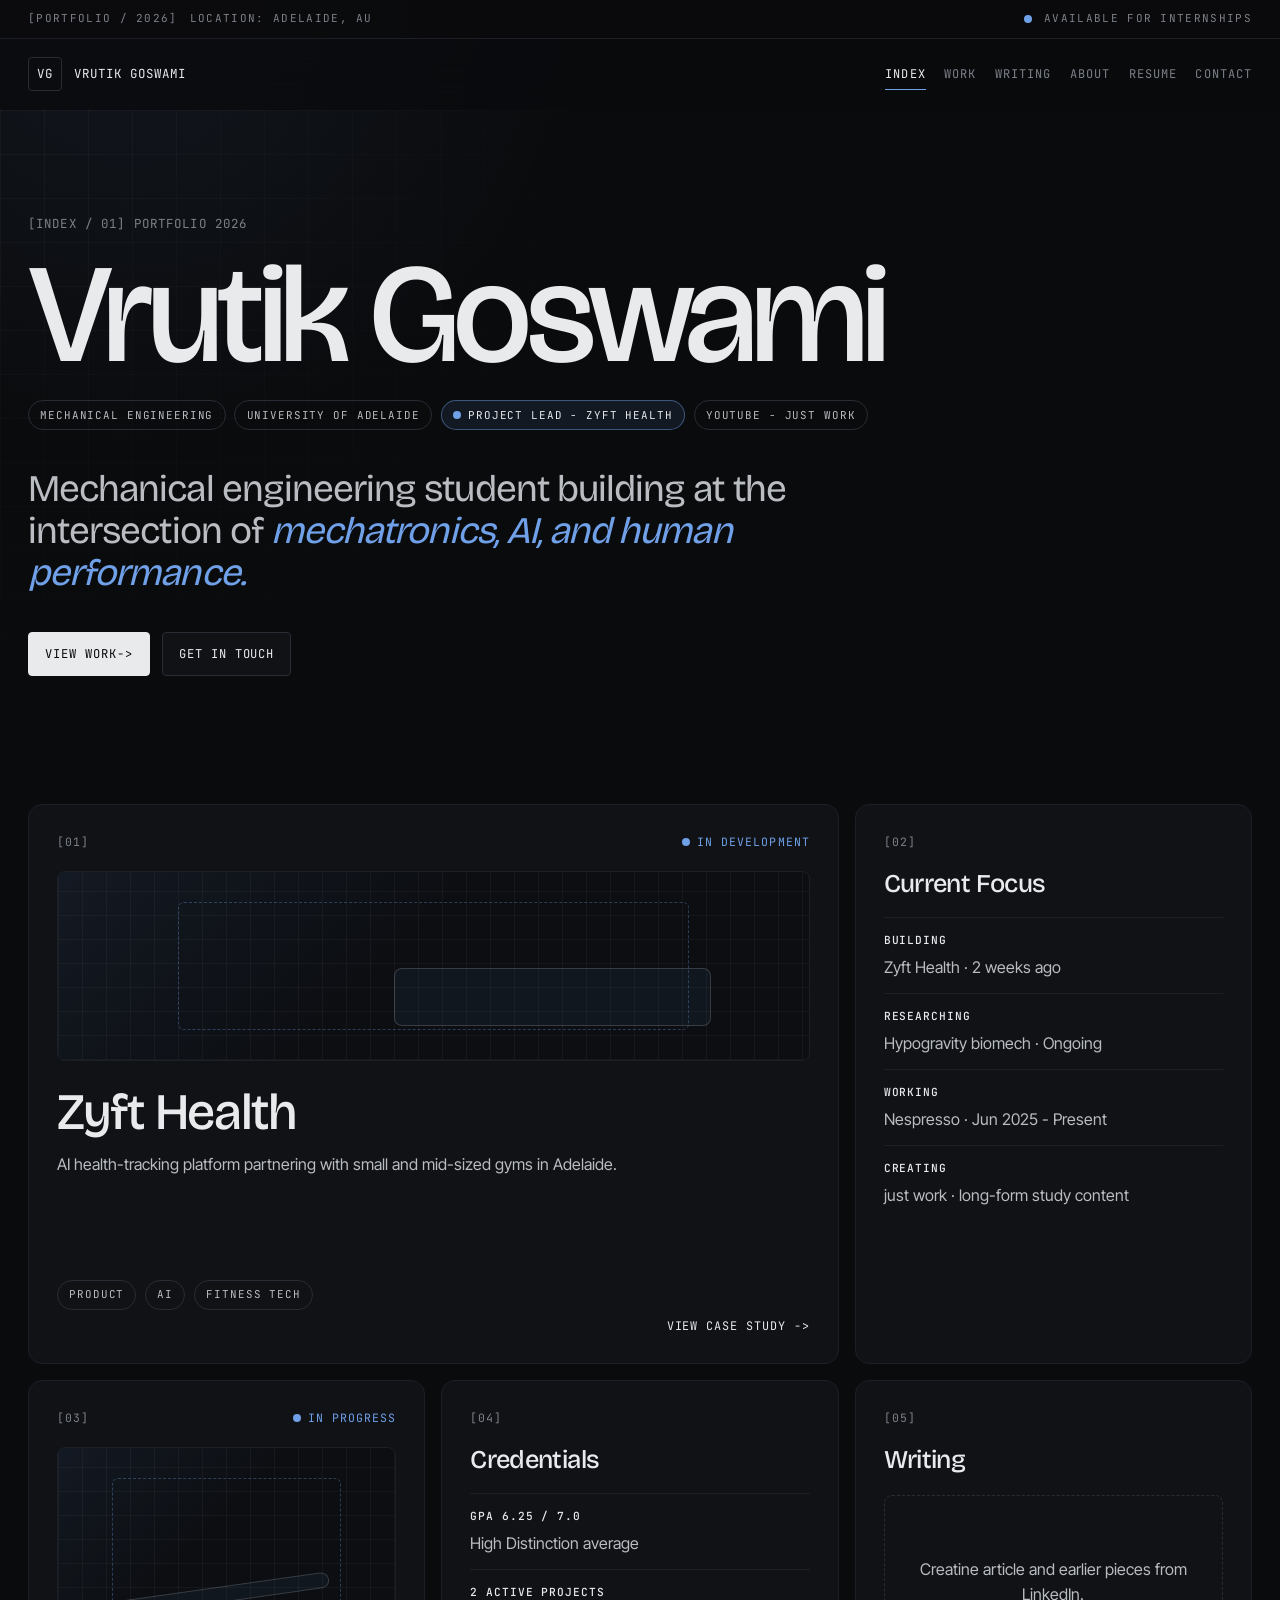
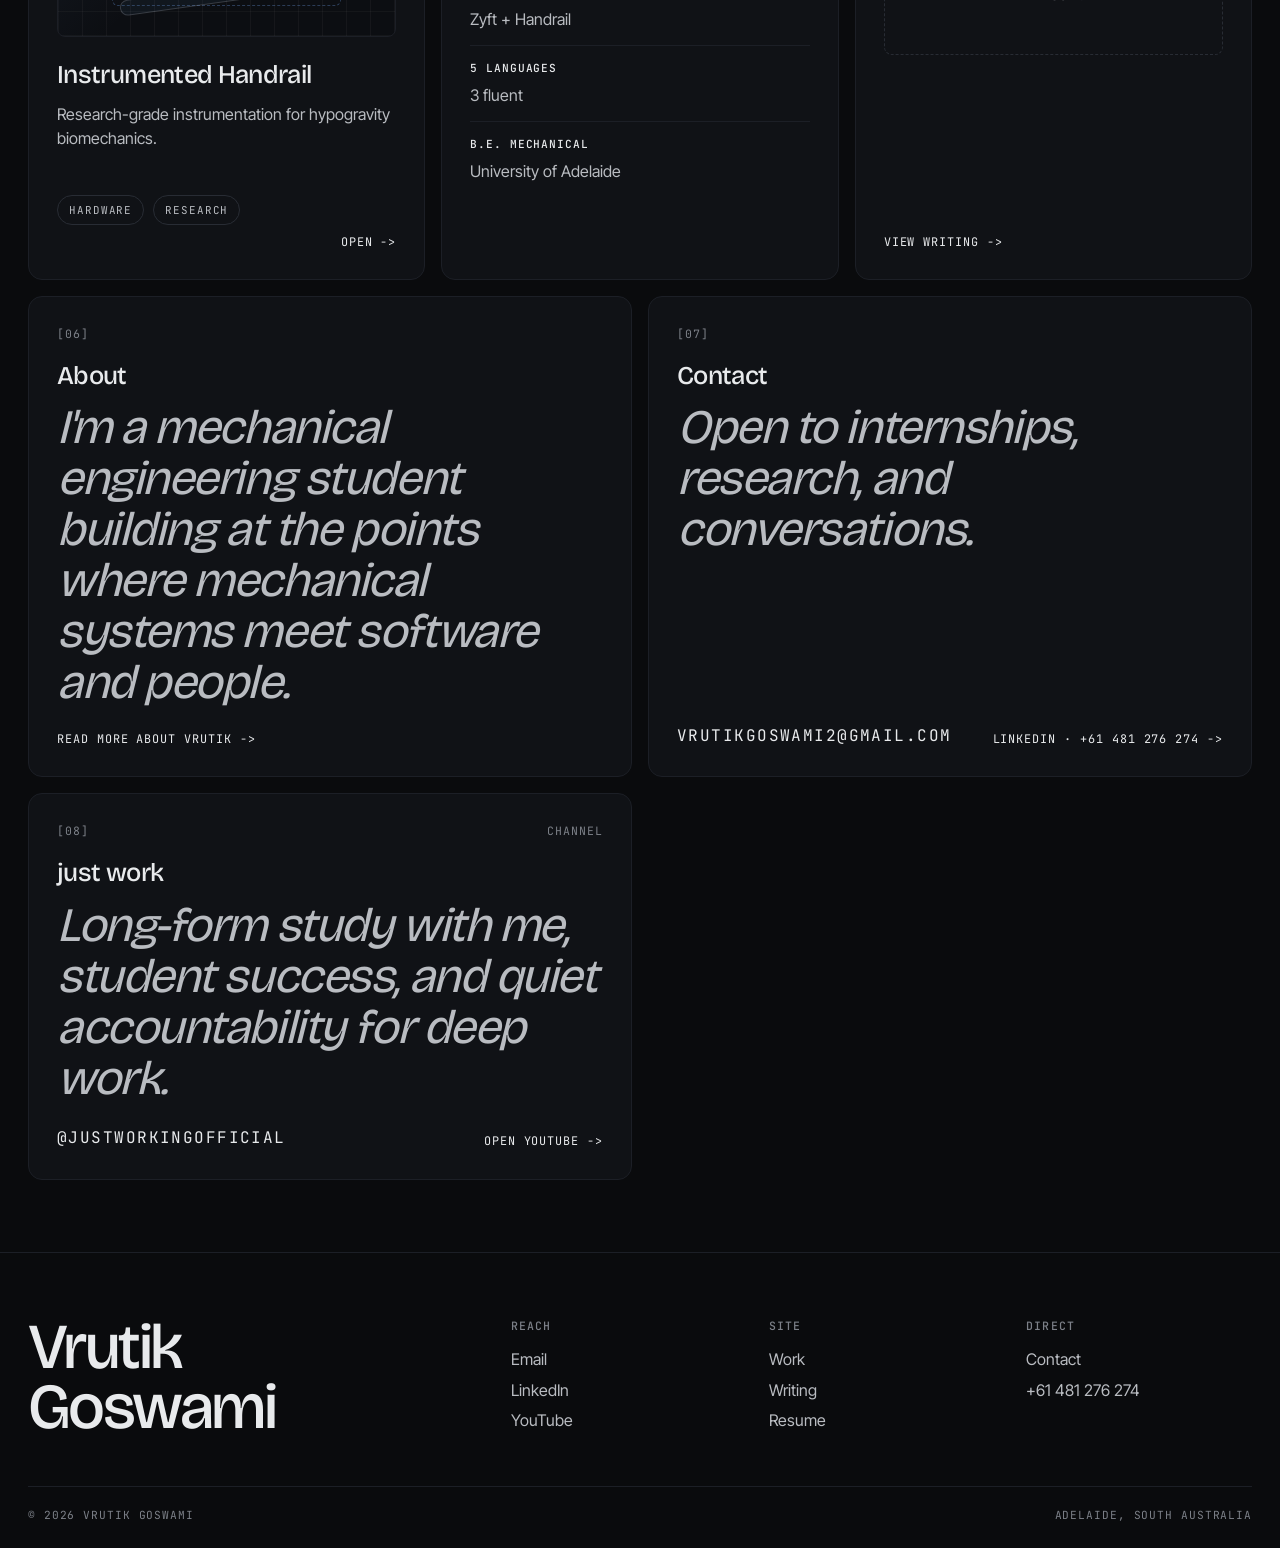
==== index.html @ ba820db0 "Publish portfolio website" ====
<!DOCTYPE html>
<html lang="en">
<head>
  <meta charset="utf-8">
  <meta name="viewport" content="width=device-width, initial-scale=1">
  <title>Vrutik Goswami &mdash; Mechanical Engineering, AI Product, Biomechanics</title>
  <meta name="description" content="Vrutik Goswami is a mechanical engineering student building across mechatronics, AI product, biomechanics research, and human performance.">
  <meta name="theme-color" content="#0A0B0D">
  <meta property="og:title" content="Vrutik Goswami &mdash; Mechanical Engineering, AI Product, Biomechanics">
  <meta property="og:description" content="A tile-grid command center for Vrutik Goswami's engineering, product, research, writing, and contact details.">
  <meta property="og:type" content="website">
  <meta property="og:url" content="https://vrutikgoswami.github.io/">
  <link rel="preconnect" href="https://fonts.googleapis.com">
  <link rel="preconnect" href="https://fonts.gstatic.com" crossorigin>
  <link href="https://fonts.googleapis.com/css2?family=Bricolage+Grotesque:wght@400;500;600&family=Inter+Tight:wght@400;500;600&family=JetBrains+Mono:wght@400;500&display=swap" rel="stylesheet">
  <link rel="stylesheet" href="assets/css/styles.css">
  <script type="application/ld+json">
  {
    "@context": "https://schema.org",
    "@type": "Person",
    "name": "Vrutik Goswami",
    "email": "mailto:vrutikgoswami2@gmail.com",
    "telephone": "+61 481 276 274",
    "address": {
      "@type": "PostalAddress",
      "addressLocality": "Adelaide",
      "addressRegion": "South Australia",
      "addressCountry": "AU"
    },
    "url": "https://vrutikgoswami.github.io/",
    "sameAs": [
      "https://www.linkedin.com/in/vrutik-goswami-198703352/",
      "https://www.youtube.com/@justworkingofficial"
    ],
    "affiliation": {
      "@type": "CollegeOrUniversity",
      "name": "University of Adelaide"
    }
  }
  </script>
</head>
<body>
  <div class="site-status">
    <div class="container status-inner">
      <div class="status-left">
        <span>[PORTFOLIO / 2026]</span>
        <span>LOCATION: ADELAIDE, AU</span>
      </div>
      <div class="status-right">
        <span class="status-dot" aria-hidden="true"></span>
        <span>AVAILABLE FOR INTERNSHIPS</span>
      </div>
    </div>
  </div>

  <header class="site-header" data-header>
    <nav class="container nav" aria-label="Primary navigation">
      <a class="brand" href="index.html" aria-label="Vrutik Goswami home">
        <span class="brand-mark">VG</span>
        <span>Vrutik Goswami</span>
      </a>
      <button class="nav-toggle" type="button" data-nav-toggle aria-label="Toggle navigation" aria-expanded="false"><span></span></button>
      <div class="nav-links">
        <a href="index.html" aria-current="page">Index</a>
        <a href="projects.html">Work</a>
        <a href="writing.html">Writing</a>
        <a href="about.html">About</a>
        <a href="resume.html">Resume</a>
        <a href="contact.html">Contact</a>
      </div>
    </nav>
  </header>

  <main>
    <section class="hero">
      <div class="container">
        <p class="eyebrow">[INDEX / 01] PORTFOLIO 2026</p>
        <h1 class="hero-title">Vrutik Goswami</h1>
        <div class="tag-row" aria-label="Identity tags">
          <span class="tag-pill">Mechanical Engineering</span>
          <span class="tag-pill">University of Adelaide</span>
          <span class="tag-pill accented"><span class="status-dot" aria-hidden="true"></span> Project Lead - Zyft Health</span>
          <span class="tag-pill">YouTube - just work</span>
        </div>
        <p class="hero-copy">Mechanical engineering student building at the intersection of <em>mechatronics, AI, and human performance.</em></p>
        <div class="button-row">
          <a class="button button-primary" href="projects.html">View Work <span class="arrow">-&gt;</span></a>
          <a class="button" href="contact.html">Get in Touch</a>
        </div>
      </div>
    </section>

    <section class="section-tight">
      <div class="container tile-grid">
        <a class="tile tile-large reveal" href="zyft-health.html">
          <div class="tile-top">
            <span class="tile-index">[01]</span>
            <span class="tile-meta live"><span class="status-dot" aria-hidden="true"></span> IN DEVELOPMENT</span>
          </div>
          <div class="visual" aria-hidden="true"></div>
          <h2>Zyft Health</h2>
          <p>AI health-tracking platform partnering with small and mid-sized gyms in Adelaide.</p>
          <div class="tile-footer">
            <div class="tag-row">
              <span class="tag-pill">Product</span>
              <span class="tag-pill">AI</span>
              <span class="tag-pill">Fitness Tech</span>
            </div>
            <span class="arrow-link">View case study <span class="arrow">-&gt;</span></span>
          </div>
        </a>

        <article class="tile tile-small reveal">
          <div class="tile-top">
            <span class="tile-index">[02]</span>
          </div>
          <h3>Current Focus</h3>
          <ul class="focus-list">
            <li><strong>Building</strong><span>Zyft Health &middot; 2 weeks ago</span></li>
            <li><strong>Researching</strong><span>Hypogravity biomech &middot; Ongoing</span></li>
            <li><strong>Working</strong><span>Nespresso &middot; Jun 2025 - Present</span></li>
            <li><strong>Creating</strong><span>just work &middot; long-form study content</span></li>
          </ul>
        </article>

        <a class="tile tile-small reveal" href="handrail.html">
          <div class="tile-top">
            <span class="tile-index">[03]</span>
            <span class="tile-meta progress"><span class="status-dot" aria-hidden="true"></span> IN PROGRESS</span>
          </div>
          <div class="visual visual-handrail" aria-hidden="true"></div>
          <h3>Instrumented Handrail</h3>
          <p>Research-grade instrumentation for hypogravity biomechanics.</p>
          <div class="tile-footer">
            <div class="tag-row">
              <span class="tag-pill">Hardware</span>
              <span class="tag-pill">Research</span>
            </div>
            <span class="arrow-link">Open <span class="arrow">-&gt;</span></span>
          </div>
        </a>

        <article class="tile tile-small reveal">
          <div class="tile-top">
            <span class="tile-index">[04]</span>
          </div>
          <h3>Credentials</h3>
          <ul class="stat-list">
            <li><strong>GPA 6.25 / 7.0</strong><span>High Distinction average</span></li>
            <li><strong>2 active projects</strong><span>Zyft + Handrail</span></li>
            <li><strong>5 languages</strong><span>3 fluent</span></li>
            <li><strong>B.E. Mechanical</strong><span>University of Adelaide</span></li>
          </ul>
        </article>

        <a class="tile tile-small reveal" href="writing.html">
          <div class="tile-top">
            <span class="tile-index">[05]</span>
          </div>
          <h3>Writing</h3>
          <div class="empty-state">
            <p>Creatine article and earlier pieces from LinkedIn.</p>
          </div>
          <div class="tile-footer">
            <span class="arrow-link">View writing <span class="arrow">-&gt;</span></span>
          </div>
        </a>

        <a class="tile tile-wide reveal" href="about.html">
          <div class="tile-top">
            <span class="tile-index">[06]</span>
          </div>
          <h3>About</h3>
          <p class="large-line">I'm a mechanical engineering student building at the points where mechanical systems meet software and people.</p>
          <div class="tile-footer">
            <span class="arrow-link">Read more about Vrutik <span class="arrow">-&gt;</span></span>
          </div>
        </a>

        <a class="tile tile-wide reveal" href="contact.html">
          <div class="tile-top">
            <span class="tile-index">[07]</span>
          </div>
          <h3>Contact</h3>
          <p class="large-line">Open to internships, research, and conversations.</p>
          <div class="tile-footer">
            <span class="mono">vrutikgoswami2@gmail.com</span>
            <span class="arrow-link">LinkedIn &middot; +61 481 276 274 <span class="arrow">-&gt;</span></span>
          </div>
        </a>

        <a class="tile tile-wide reveal" href="https://www.youtube.com/@justworkingofficial">
          <div class="tile-top">
            <span class="tile-index">[08]</span>
            <span class="tile-meta">CHANNEL</span>
          </div>
          <h3>just work</h3>
          <p class="large-line">Long-form study with me, student success, and quiet accountability for deep work.</p>
          <div class="tile-footer">
            <span class="mono">@justworkingofficial</span>
            <span class="arrow-link">Open YouTube <span class="arrow">-&gt;</span></span>
          </div>
        </a>
      </div>
    </section>
  </main>

  <footer class="site-footer">
    <div class="container">
      <div class="footer-grid">
        <div>
          <p class="footer-brand">Vrutik<br>Goswami</p>
        </div>
        <div class="footer-col">
          <h2>Reach</h2>
          <a href="mailto:vrutikgoswami2@gmail.com">Email</a>
          <a href="https://www.linkedin.com/in/vrutik-goswami-198703352/">LinkedIn</a>
          <a href="https://www.youtube.com/@justworkingofficial">YouTube</a>
        </div>
        <div class="footer-col">
          <h2>Site</h2>
          <a href="projects.html">Work</a>
          <a href="writing.html">Writing</a>
          <a href="resume.html">Resume</a>
        </div>
        <div class="footer-col">
          <h2>Direct</h2>
          <a href="contact.html">Contact</a>
          <a href="tel:+61481276274">+61 481 276 274</a>
        </div>
      </div>
      <div class="footer-bottom">
        <span>&copy; <span data-year></span> Vrutik Goswami</span>
        <span>Adelaide, South Australia</span>
      </div>
    </div>
  </footer>

  <script src="assets/js/main.js"></script>
</body>
</html>
---- assets/css/styles.css ----
:root {
  --bg: #0a0b0d;
  --bg-elev: #101216;
  --bg-elev-2: #161920;
  --fg: #e8eaec;
  --fg-soft: #b9bcc1;
  --fg-muted: #7c8088;
  --fg-subtle: #4a4d54;
  --line: #1c1f26;
  --line-strong: #282c34;
  --accent: #6fa0e8;
  --accent-soft: rgba(111, 160, 232, 0.1);
  --font-display: "Bricolage Grotesque", system-ui, sans-serif;
  --font-body: "Inter Tight", system-ui, sans-serif;
  --font-mono: "JetBrains Mono", ui-monospace, SFMono-Regular, Menlo, monospace;
  --container: 1280px;
  --narrow: 820px;
  --gutter: 1.75rem;
  --ease: cubic-bezier(0.2, 0.85, 0.3, 1);
}

* {
  box-sizing: border-box;
}

html {
  background: var(--bg);
  color: var(--fg);
  font-size: 16px;
  scroll-behavior: smooth;
}

body {
  margin: 0;
  min-width: 320px;
  background:
    radial-gradient(circle at 10% 0%, rgba(111, 160, 232, 0.08), transparent 28rem),
    var(--bg);
  color: var(--fg);
  font-family: var(--font-body);
  line-height: 1.55;
}

body.nav-open {
  overflow: hidden;
}

a {
  color: inherit;
  text-decoration: none;
}

a:focus-visible,
button:focus-visible {
  outline: 2px solid var(--accent);
  outline-offset: 4px;
}

img,
svg {
  display: block;
  max-width: 100%;
}

main {
  min-height: 60vh;
}

.container {
  width: min(100% - (var(--gutter) * 2), var(--container));
  margin-inline: auto;
}

.container-narrow {
  width: min(100% - (var(--gutter) * 2), var(--narrow));
  margin-inline: auto;
}

.site-status {
  border-bottom: 1px solid var(--line);
  background: rgba(10, 11, 13, 0.9);
  color: var(--fg-muted);
  font-family: var(--font-mono);
  font-size: 0.6875rem;
  letter-spacing: 0.12em;
  text-transform: uppercase;
}

.status-inner {
  display: flex;
  min-height: 38px;
  align-items: center;
  justify-content: space-between;
  gap: 1rem;
}

.status-left,
.status-right {
  display: flex;
  flex-wrap: wrap;
  align-items: center;
  gap: 0.75rem;
}

.status-dot {
  display: inline-block;
  width: 8px;
  height: 8px;
  border-radius: 999px;
  background: var(--accent);
  box-shadow: 0 0 0 0 rgba(111, 160, 232, 0.36);
  animation: pulse 2.4s infinite;
}

.site-header {
  position: sticky;
  top: 0;
  z-index: 50;
  border-bottom: 1px solid transparent;
  background: rgba(10, 11, 13, 0.78);
  backdrop-filter: blur(18px);
  transition: border-color 220ms var(--ease), background 220ms var(--ease);
}

.site-header.is-scrolled {
  border-color: var(--line);
  background: rgba(10, 11, 13, 0.94);
}

.nav {
  display: flex;
  min-height: 70px;
  align-items: center;
  justify-content: space-between;
  gap: 1.5rem;
}

.brand {
  display: inline-flex;
  align-items: center;
  gap: 0.75rem;
  font-family: var(--font-mono);
  font-size: 0.78rem;
  letter-spacing: 0.08em;
  text-transform: uppercase;
}

.brand-mark {
  display: grid;
  width: 34px;
  height: 34px;
  place-items: center;
  border: 1px solid var(--line-strong);
  border-radius: 4px;
  color: var(--fg);
}

.nav-links {
  display: flex;
  align-items: center;
  gap: 1.15rem;
  font-family: var(--font-mono);
  font-size: 0.75rem;
  letter-spacing: 0.09em;
  text-transform: uppercase;
}

.nav-links a {
  position: relative;
  color: var(--fg-muted);
  transition: color 200ms var(--ease);
}

.nav-links a::after {
  position: absolute;
  right: 0;
  bottom: -0.45rem;
  left: 0;
  height: 1px;
  background: var(--accent);
  content: "";
  transform: scaleX(0);
  transform-origin: left;
  transition: transform 220ms var(--ease);
}

.nav-links a:hover,
.nav-links a[aria-current="page"] {
  color: var(--fg);
}

.nav-links a[aria-current="page"]::after,
.nav-links a:hover::after {
  transform: scaleX(1);
}

.nav-toggle {
  display: none;
  width: 42px;
  height: 42px;
  border: 1px solid var(--line-strong);
  border-radius: 4px;
  background: var(--bg-elev);
  color: var(--fg);
  cursor: pointer;
}

.nav-toggle span,
.nav-toggle::before,
.nav-toggle::after {
  display: block;
  width: 18px;
  height: 1px;
  margin: 0 auto;
  background: currentColor;
  content: "";
  transition: transform 220ms var(--ease), opacity 220ms var(--ease);
}

.nav-toggle span {
  margin-block: 5px;
}

body.nav-open .nav-toggle::before {
  transform: translateY(6px) rotate(45deg);
}

body.nav-open .nav-toggle span {
  opacity: 0;
}

body.nav-open .nav-toggle::after {
  transform: translateY(-6px) rotate(-45deg);
}

.hero {
  position: relative;
  overflow: hidden;
  padding: 6.5rem 0 3.5rem;
}

.hero::before {
  position: absolute;
  inset: 0 auto auto 0;
  width: min(66vw, 760px);
  height: 560px;
  background-image:
    linear-gradient(rgba(255, 255, 255, 0.035) 1px, transparent 1px),
    linear-gradient(90deg, rgba(255, 255, 255, 0.035) 1px, transparent 1px);
  background-size: 44px 44px;
  content: "";
  mask-image: radial-gradient(circle at 0 0, black, transparent 72%);
  pointer-events: none;
}

.page-hero {
  padding: 6.5rem 0 3.75rem;
  border-bottom: 1px solid var(--line);
}

.eyebrow,
.meta-label,
.tile-index,
.tile-meta,
.mono {
  font-family: var(--font-mono);
  letter-spacing: 0.09em;
  text-transform: uppercase;
}

.eyebrow {
  margin: 0 0 1.15rem;
  color: var(--fg-muted);
  font-size: 0.78rem;
}

.hero-title,
.page-title {
  margin: 0;
  font-family: var(--font-display);
  font-weight: 500;
  letter-spacing: -0.045em;
}

.hero-title {
  max-width: 11ch;
  font-size: clamp(3.5rem, 11vw, 9rem);
  line-height: 0.9;
}

.page-title {
  max-width: 980px;
  font-size: clamp(3.25rem, 8vw, 7.5rem);
  line-height: 0.92;
}

.hero-copy,
.page-copy {
  max-width: 760px;
  color: var(--fg-soft);
  font-family: var(--font-display);
  font-size: clamp(1.45rem, 3vw, 2.35rem);
  line-height: 1.12;
  letter-spacing: -0.025em;
}

.page-copy {
  margin: 1.5rem 0 0;
}

.title-pop {
  color: var(--accent);
  font-style: italic;
}

.title-pop-strong {
  display: inline-block;
  color: var(--fg);
  font-size: 1.08em;
  text-decoration: underline;
  text-decoration-color: var(--accent);
  text-decoration-thickness: 0.08em;
  text-underline-offset: 0.12em;
}

.hero-copy em,
.page-copy em,
.accent {
  color: var(--accent);
  font-style: italic;
}

.tag-row {
  display: flex;
  flex-wrap: wrap;
  gap: 0.55rem;
  margin: 1.35rem 0 1.6rem;
}

.tag-pill {
  display: inline-flex;
  align-items: center;
  gap: 0.45rem;
  min-height: 30px;
  border: 1px solid var(--line-strong);
  border-radius: 999px;
  padding: 0.35rem 0.7rem;
  color: var(--fg-soft);
  font-family: var(--font-mono);
  font-size: 0.68rem;
  letter-spacing: 0.08em;
  text-transform: uppercase;
}

.tag-pill.accented {
  border-color: rgba(111, 160, 232, 0.45);
  background: var(--accent-soft);
  color: var(--fg);
}

.button-row {
  display: flex;
  flex-wrap: wrap;
  gap: 0.75rem;
  margin-top: 1.8rem;
}

.button {
  display: inline-flex;
  min-height: 44px;
  align-items: center;
  justify-content: center;
  border: 1px solid var(--line-strong);
  border-radius: 4px;
  padding: 0.75rem 1rem;
  background: var(--bg-elev);
  color: var(--fg);
  font-family: var(--font-mono);
  font-size: 0.76rem;
  letter-spacing: 0.08em;
  text-transform: uppercase;
  transition: border-color 220ms var(--ease), background 220ms var(--ease), color 220ms var(--ease), transform 220ms var(--ease);
}

.button:hover {
  border-color: var(--accent);
  background: var(--bg-elev-2);
  transform: translateY(-2px);
}

.button-primary {
  border-color: var(--fg);
  background: var(--fg);
  color: var(--bg);
}

.button-primary:hover {
  border-color: var(--accent);
  background: var(--accent);
  color: var(--bg);
}

.section {
  padding: 7rem 0;
}

.section-tight {
  padding: 4.5rem 0;
}

.tile-grid {
  display: grid;
  grid-auto-flow: dense;
  grid-template-columns: repeat(6, minmax(0, 1fr));
  gap: 1rem;
}

.tile {
  position: relative;
  display: flex;
  min-height: 280px;
  flex-direction: column;
  overflow: hidden;
  border: 1px solid var(--line);
  border-radius: 14px;
  padding: 1.75rem;
  background: var(--bg-elev);
  transition: border-color 250ms var(--ease), background 250ms var(--ease), transform 350ms var(--ease);
}

.tile:hover {
  border-color: var(--accent);
  background: var(--bg-elev-2);
  transform: translateY(-3px);
}

.tile:hover .arrow {
  transform: translateX(5px);
}

.tile:hover .visual::after {
  transform: scale(1.02);
}

.tile-large {
  grid-column: span 4;
  min-height: 560px;
}

.tile-medium {
  grid-column: span 3;
}

.tile-small {
  grid-column: span 2;
}

.tile-wide {
  grid-column: span 3;
}

.tile-full {
  grid-column: 1 / -1;
}

.tile-top {
  display: flex;
  align-items: center;
  justify-content: space-between;
  gap: 0.75rem;
  margin-bottom: 1.25rem;
}

.tile-index,
.tile-meta {
  color: var(--fg-muted);
  font-size: 0.72rem;
}

.tile-meta {
  display: inline-flex;
  align-items: center;
  gap: 0.45rem;
}

.tile-meta.live,
.tile-meta.progress {
  color: var(--accent);
}

.visual {
  position: relative;
  min-height: 190px;
  overflow: hidden;
  border: 1px solid var(--line);
  border-radius: 8px;
  margin-bottom: 1.55rem;
  background:
    linear-gradient(135deg, rgba(111, 160, 232, 0.08), transparent 45%),
    repeating-linear-gradient(90deg, rgba(255, 255, 255, 0.04) 0 1px, transparent 1px 24px),
    repeating-linear-gradient(0deg, rgba(255, 255, 255, 0.035) 0 1px, transparent 1px 24px),
    #0c0e12;
}

.visual::before,
.visual::after {
  position: absolute;
  content: "";
  transition: transform 320ms var(--ease);
}

.visual::before {
  inset: 16%;
  border: 1px dashed rgba(111, 160, 232, 0.32);
  border-radius: 6px;
}

.visual::after {
  right: 13%;
  bottom: 18%;
  width: 42%;
  height: 30%;
  border: 1px solid rgba(232, 234, 236, 0.18);
  border-radius: 8px;
  background: rgba(111, 160, 232, 0.06);
}

.visual-handrail::after {
  right: auto;
  left: 18%;
  width: 62%;
  height: 14px;
  border-radius: 999px;
  transform: rotate(-8deg);
}

.tile h2,
.tile h3 {
  margin: 0;
  font-family: var(--font-display);
  font-weight: 500;
  letter-spacing: -0.025em;
  line-height: 1.02;
}

.tile h2 {
  font-size: clamp(2.1rem, 4vw, 3.2rem);
}

.tile h3 {
  font-size: clamp(1.45rem, 2vw, 2rem);
}

.tile p {
  margin: 0.85rem 0 0;
  color: var(--fg-soft);
}

.tile-footer {
  display: flex;
  flex-wrap: wrap;
  align-items: end;
  justify-content: space-between;
  gap: 1rem;
  margin-top: auto;
  padding-top: 1.4rem;
}

.arrow-link,
.text-link {
  color: var(--fg);
  font-family: var(--font-mono);
  font-size: 0.74rem;
  letter-spacing: 0.08em;
  text-transform: uppercase;
}

.arrow {
  display: inline-block;
  transition: transform 220ms var(--ease);
}

.text-link {
  color: var(--accent);
}

.focus-list,
.stat-list,
.plain-list,
.dash-list {
  display: grid;
  gap: 0.85rem;
  margin: 1.25rem 0 0;
  padding: 0;
  list-style: none;
}

.focus-list li,
.stat-list li {
  display: grid;
  gap: 0.35rem;
  border-top: 1px solid var(--line);
  padding-top: 0.85rem;
}

.focus-list strong,
.stat-list strong,
.dash-list strong {
  color: var(--fg);
  font-family: var(--font-mono);
  font-size: 0.7rem;
  font-weight: 500;
  letter-spacing: 0.08em;
  text-transform: uppercase;
}

.focus-list span,
.stat-list span {
  color: var(--fg-soft);
}

.empty-state {
  display: grid;
  min-height: 160px;
  place-items: center;
  border: 1px dashed var(--line-strong);
  border-radius: 8px;
  margin-top: 1.35rem;
  padding: 1.5rem;
  color: var(--fg-muted);
  text-align: center;
}

.article-list {
  display: grid;
  gap: 1rem;
}

.article-card {
  display: grid;
  gap: 1rem;
  border: 1px solid var(--line);
  border-radius: 14px;
  padding: 1.5rem;
  background: var(--bg-elev);
  transition: border-color 250ms var(--ease), background 250ms var(--ease), transform 350ms var(--ease);
}

.article-card:hover {
  border-color: var(--accent);
  background: var(--bg-elev-2);
  transform: translateY(-3px);
}

.article-card h2 {
  margin: 0;
  font-family: var(--font-display);
  font-size: clamp(1.7rem, 3vw, 2.5rem);
  font-weight: 500;
  letter-spacing: -0.03em;
  line-height: 1;
}

.article-card p {
  margin: 0;
  color: var(--fg-soft);
}

.article-body {
  color: var(--fg-soft);
  font-size: 1.08rem;
}

.article-intro-grid {
  display: grid;
  grid-template-columns: minmax(0, 1.15fr) minmax(260px, 0.85fr);
  gap: 2rem;
  align-items: start;
}

.article-body h2 {
  margin: 2.4rem 0 0.75rem;
  color: var(--fg);
  font-family: var(--font-display);
  font-size: clamp(1.7rem, 4vw, 2.6rem);
  font-weight: 500;
  letter-spacing: -0.03em;
  line-height: 1.05;
}

.article-body p {
  margin: 0 0 1.1rem;
}

.article-body ul,
.article-body ol {
  margin: 0 0 1.25rem;
  padding-left: 1.2rem;
}

.article-body li {
  margin-bottom: 0.55rem;
}

.article-image {
  overflow: hidden;
  border: 1px solid var(--line);
  border-radius: 14px;
  margin: 0;
  background: var(--bg-elev);
}

.article-image img {
  width: 100%;
  height: auto;
}

.article-image-placeholder {
  display: grid;
  min-height: 260px;
  place-items: center;
  border-style: dashed;
  padding: 2rem;
  color: var(--fg-muted);
  text-align: center;
}

@media (max-width: 760px) {
  .article-intro-grid {
    grid-template-columns: 1fr;
  }
}

.about-grid,
.case-section,
.resume-grid {
  display: grid;
  grid-template-columns: minmax(150px, 240px) minmax(0, 1fr);
  gap: 2rem;
  border-top: 1px solid var(--line);
  padding: 3rem 0;
}

.sticky-label {
  position: sticky;
  top: 100px;
  align-self: start;
  color: var(--fg-muted);
  font-family: var(--font-mono);
  font-size: 0.78rem;
  letter-spacing: 0.09em;
  text-transform: uppercase;
}

.prose {
  color: var(--fg-soft);
  font-size: 1.08rem;
}

.prose p {
  margin: 0 0 1rem;
}

.prose p:last-child {
  margin-bottom: 0;
}

.large-line {
  margin: 0;
  color: var(--fg);
  font-family: var(--font-display);
  font-size: clamp(1.75rem, 4vw, 3rem);
  font-style: italic;
  letter-spacing: -0.03em;
  line-height: 1.06;
}

.entry-list {
  display: grid;
  gap: 1.1rem;
  margin: 0;
  padding: 0;
  list-style: none;
}

.entry-list li {
  border-top: 1px solid var(--line);
  padding-top: 1rem;
}

.entry-list h3 {
  margin: 0 0 0.35rem;
  color: var(--fg);
  font-family: var(--font-display);
  font-size: 1.25rem;
  font-weight: 500;
}

.entry-list p {
  margin: 0;
  color: var(--fg-soft);
}

.meta-band {
  display: grid;
  grid-template-columns: repeat(5, minmax(0, 1fr));
  gap: 1px;
  overflow: hidden;
  border: 1px solid var(--line);
  border-radius: 8px;
  margin-bottom: 3rem;
  background: var(--line);
}

.meta-item {
  min-height: 92px;
  padding: 1rem;
  background: var(--bg-elev);
}

.meta-item span {
  display: block;
  margin-bottom: 0.55rem;
  color: var(--fg-muted);
  font-family: var(--font-mono);
  font-size: 0.68rem;
  letter-spacing: 0.08em;
  text-transform: uppercase;
}

.meta-item strong {
  color: var(--fg);
  font-family: var(--font-mono);
  font-size: 0.8rem;
  font-weight: 500;
}

.case-title {
  margin: 0;
  font-family: var(--font-display);
  font-size: clamp(3rem, 8vw, 7rem);
  font-weight: 500;
  letter-spacing: -0.045em;
  line-height: 0.92;
}

.case-summary {
  max-width: 820px;
  margin: 1.6rem 0 0;
  color: var(--fg-soft);
  font-family: var(--font-display);
  font-size: clamp(1.45rem, 3vw, 2.25rem);
  font-style: italic;
  letter-spacing: -0.025em;
  line-height: 1.12;
}

.sub-block {
  margin-bottom: 1.75rem;
}

.sub-block:last-child {
  margin-bottom: 0;
}

.sub-block h3 {
  margin: 0 0 0.55rem;
  color: var(--fg);
  font-family: var(--font-mono);
  font-size: 0.78rem;
  font-weight: 500;
  letter-spacing: 0.08em;
  text-transform: uppercase;
}

.dash-list li {
  position: relative;
  padding-left: 1.1rem;
  color: var(--fg-soft);
}

.dash-list li::before {
  position: absolute;
  left: 0;
  color: var(--accent);
  content: "-";
}

.case-nav {
  display: grid;
  grid-template-columns: repeat(3, minmax(0, 1fr));
  gap: 1px;
  overflow: hidden;
  border: 1px solid var(--line);
  border-radius: 8px;
  margin-top: 3rem;
  background: var(--line);
}

.case-nav a {
  padding: 1.2rem;
  background: var(--bg-elev);
  color: var(--fg-soft);
  font-family: var(--font-mono);
  font-size: 0.75rem;
  letter-spacing: 0.08em;
  text-transform: uppercase;
  transition: background 220ms var(--ease), color 220ms var(--ease);
}

.case-nav a:hover {
  background: var(--bg-elev-2);
  color: var(--accent);
}

.resume-head {
  display: flex;
  align-items: end;
  justify-content: space-between;
  gap: 1.5rem;
}

.code-header {
  display: inline-block;
  border-left: 3px solid var(--accent);
  background: var(--bg-elev-2);
  padding: 0.5rem 0.75rem;
  font-family: var(--font-mono);
  font-size: 0.875rem;
  letter-spacing: 0.08em;
}

.code-header::before {
  margin-right: 0.3rem;
  opacity: 0.5;
  content: "```";
}

.code-header::after {
  margin-left: 0.3rem;
  opacity: 0.5;
  content: "```";
}

.resume-list {
  display: grid;
  gap: 0.8rem;
  margin: 0;
  padding-left: 1.15rem;
  color: var(--fg-soft);
}

.resume-list em {
  color: var(--fg);
}

.contact-list {
  display: grid;
  gap: 1.4rem;
  margin-top: 3rem;
}

.contact-link {
  display: block;
  border-top: 1px solid var(--line);
  padding-top: 1rem;
}

.contact-link span {
  display: block;
  margin-bottom: 0.25rem;
  color: var(--fg-muted);
  font-family: var(--font-mono);
  font-size: 0.74rem;
  letter-spacing: 0.08em;
  text-transform: uppercase;
}

.contact-link strong {
  color: var(--fg);
  font-family: var(--font-display);
  font-size: clamp(1.5rem, 5vw, 2.25rem);
  font-weight: 500;
  letter-spacing: -0.025em;
  transition: color 220ms var(--ease);
  overflow-wrap: anywhere;
}

.contact-link:hover strong {
  color: var(--accent);
}

.site-footer {
  border-top: 1px solid var(--line);
  padding: 4rem 0 1.5rem;
}

.footer-grid {
  display: grid;
  grid-template-columns: 2fr repeat(3, 1fr);
  gap: 2rem;
}

.footer-brand {
  margin: 0;
  font-family: var(--font-display);
  font-size: clamp(2rem, 5vw, 4rem);
  font-weight: 500;
  letter-spacing: -0.04em;
  line-height: 0.95;
}

.footer-col h2 {
  margin: 0 0 0.8rem;
  color: var(--fg-muted);
  font-family: var(--font-mono);
  font-size: 0.72rem;
  font-weight: 500;
  letter-spacing: 0.09em;
  text-transform: uppercase;
}

.footer-col a,
.footer-col p {
  display: block;
  margin: 0.35rem 0;
  color: var(--fg-soft);
}

.footer-col a:hover {
  color: var(--accent);
}

.footer-bottom {
  display: flex;
  flex-wrap: wrap;
  justify-content: space-between;
  gap: 1rem;
  border-top: 1px solid var(--line);
  margin-top: 3rem;
  padding-top: 1.2rem;
  color: var(--fg-muted);
  font-family: var(--font-mono);
  font-size: 0.7rem;
  letter-spacing: 0.08em;
  text-transform: uppercase;
}

.reveal {
  opacity: 0;
  transform: translateY(14px);
}

.reveal.is-visible {
  opacity: 1;
  transform: translateY(0);
  transition: opacity 700ms var(--ease), transform 700ms var(--ease);
}

@keyframes pulse {
  0% {
    box-shadow: 0 0 0 0 rgba(111, 160, 232, 0.36);
  }
  70% {
    box-shadow: 0 0 0 9px rgba(111, 160, 232, 0);
  }
  100% {
    box-shadow: 0 0 0 0 rgba(111, 160, 232, 0);
  }
}

@media (max-width: 900px) {
  .tile-grid {
    grid-template-columns: repeat(4, minmax(0, 1fr));
  }

  .tile-large,
  .tile-medium,
  .tile-wide {
    grid-column: span 4;
  }

  .tile-small {
    grid-column: span 2;
  }

  .meta-band,
  .footer-grid {
    grid-template-columns: repeat(2, minmax(0, 1fr));
  }

  .resume-head {
    display: grid;
  }
}

@media (max-width: 760px) {
  :root {
    --gutter: 1.1rem;
  }

  .status-inner {
    align-items: flex-start;
    flex-direction: column;
    justify-content: center;
    padding-block: 0.65rem;
  }

  .nav-toggle {
    display: block;
  }

  .nav-links {
    position: fixed;
    top: 109px;
    right: 0;
    left: 0;
    display: grid;
    gap: 0;
    border-bottom: 1px solid var(--line);
    background: rgba(10, 11, 13, 0.98);
    padding: 0.75rem var(--gutter) 1.25rem;
    opacity: 0;
    pointer-events: none;
    transform: translateY(-8px);
    transition: opacity 220ms var(--ease), transform 220ms var(--ease);
  }

  body.nav-open .nav-links {
    opacity: 1;
    pointer-events: auto;
    transform: translateY(0);
  }

  .nav-links a {
    border-top: 1px solid var(--line);
    padding: 1rem 0;
  }

  .nav-links a::after {
    display: none;
  }

  .hero,
  .page-hero {
    padding-top: 4.5rem;
  }

  .section {
    padding: 4.5rem 0;
  }

  .about-grid,
  .case-section,
  .resume-grid {
    grid-template-columns: 1fr;
    gap: 1rem;
    padding: 2.25rem 0;
  }

  .sticky-label {
    position: static;
  }

  .case-nav {
    grid-template-columns: 1fr;
  }
}

@media (max-width: 640px) {
  .tile-grid {
    grid-template-columns: repeat(2, minmax(0, 1fr));
  }

  .tile,
  .tile-large,
  .tile-medium,
  .tile-small,
  .tile-wide {
    grid-column: 1 / -1;
    min-height: auto;
    padding: 1.2rem;
  }

  .visual {
    min-height: 150px;
  }

  .meta-band,
  .footer-grid {
    grid-template-columns: 1fr;
  }

  .footer-bottom {
    display: grid;
  }
}

@media (prefers-reduced-motion: reduce) {
  *,
  *::before,
  *::after {
    animation-duration: 0.01ms !important;
    animation-iteration-count: 1 !important;
    scroll-behavior: auto !important;
    transition-duration: 0.01ms !important;
  }

  .reveal {
    opacity: 1;
    transform: none;
  }
}
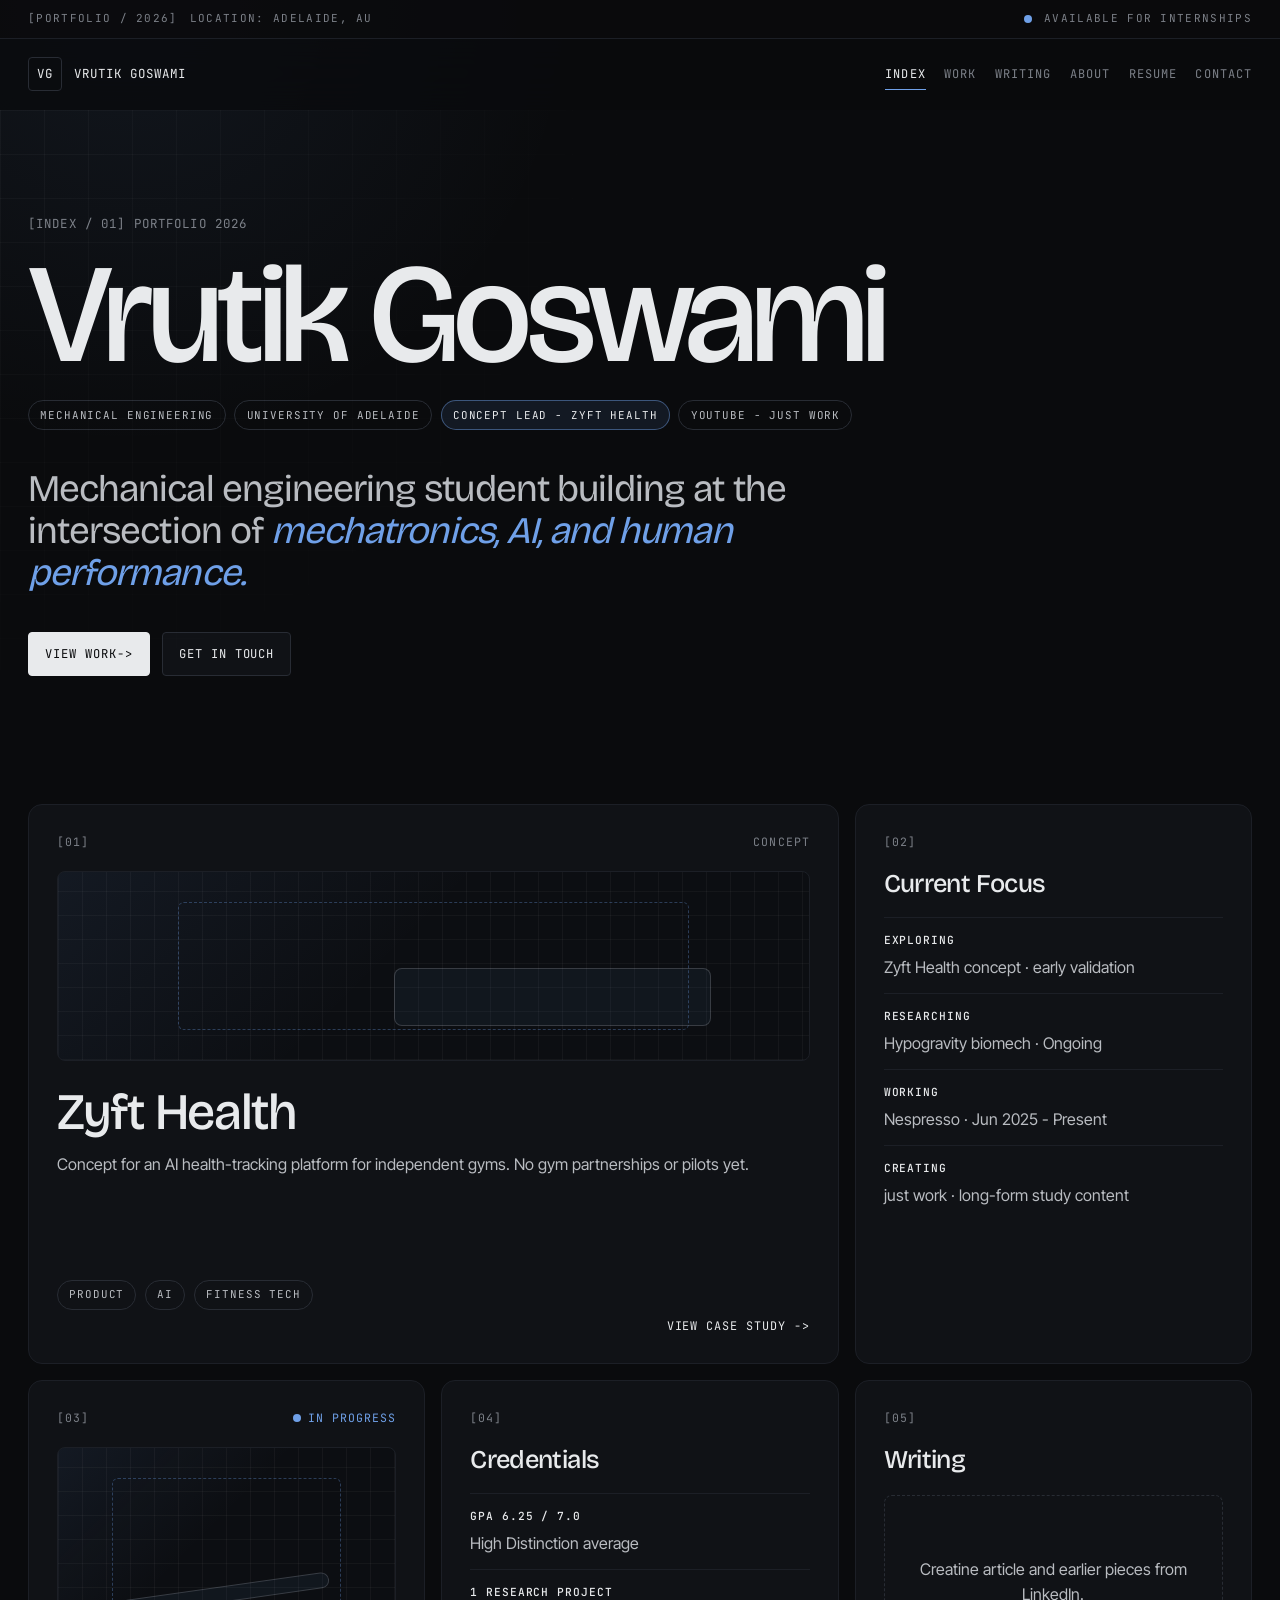
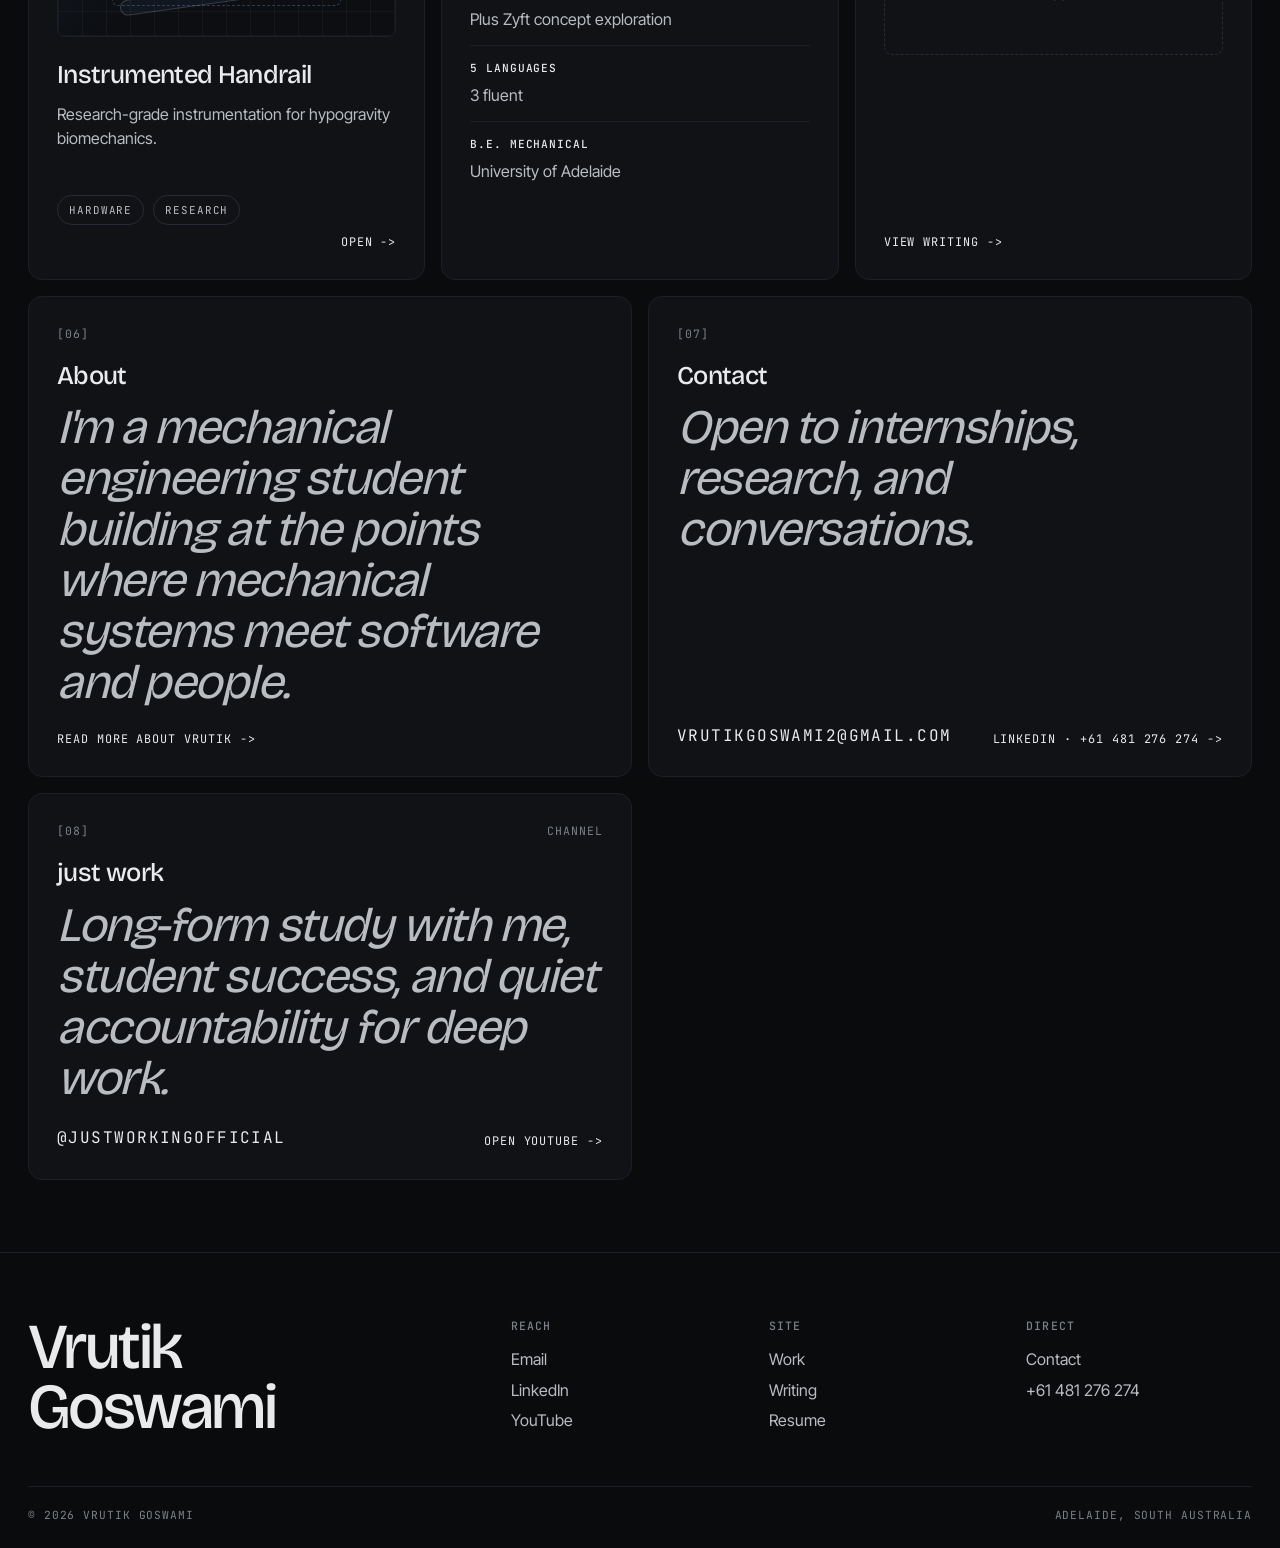
==== commit 331e6c98: "Clarify Zyft concept status" ====
--- a/index.html
+++ b/index.html
@@ -79,7 +79,7 @@
         <div class="tag-row" aria-label="Identity tags">
           <span class="tag-pill">Mechanical Engineering</span>
           <span class="tag-pill">University of Adelaide</span>
-          <span class="tag-pill accented"><span class="status-dot" aria-hidden="true"></span> Project Lead - Zyft Health</span>
+          <span class="tag-pill accented">Concept Lead - Zyft Health</span>
           <span class="tag-pill">YouTube - just work</span>
         </div>
         <p class="hero-copy">Mechanical engineering student building at the intersection of <em>mechatronics, AI, and human performance.</em></p>
@@ -95,11 +95,11 @@
         <a class="tile tile-large reveal" href="zyft-health.html">
           <div class="tile-top">
             <span class="tile-index">[01]</span>
-            <span class="tile-meta live"><span class="status-dot" aria-hidden="true"></span> IN DEVELOPMENT</span>
+            <span class="tile-meta">CONCEPT</span>
           </div>
           <div class="visual" aria-hidden="true"></div>
           <h2>Zyft Health</h2>
-          <p>AI health-tracking platform partnering with small and mid-sized gyms in Adelaide.</p>
+          <p>Concept for an AI health-tracking platform for independent gyms. No gym partnerships or pilots yet.</p>
           <div class="tile-footer">
             <div class="tag-row">
               <span class="tag-pill">Product</span>
@@ -116,7 +116,7 @@
           </div>
           <h3>Current Focus</h3>
           <ul class="focus-list">
-            <li><strong>Building</strong><span>Zyft Health &middot; 2 weeks ago</span></li>
+            <li><strong>Exploring</strong><span>Zyft Health concept &middot; early validation</span></li>
             <li><strong>Researching</strong><span>Hypogravity biomech &middot; Ongoing</span></li>
             <li><strong>Working</strong><span>Nespresso &middot; Jun 2025 - Present</span></li>
             <li><strong>Creating</strong><span>just work &middot; long-form study content</span></li>
@@ -147,7 +147,7 @@
           <h3>Credentials</h3>
           <ul class="stat-list">
             <li><strong>GPA 6.25 / 7.0</strong><span>High Distinction average</span></li>
-            <li><strong>2 active projects</strong><span>Zyft + Handrail</span></li>
+            <li><strong>1 research project</strong><span>Plus Zyft concept exploration</span></li>
             <li><strong>5 languages</strong><span>3 fluent</span></li>
             <li><strong>B.E. Mechanical</strong><span>University of Adelaide</span></li>
           </ul>
